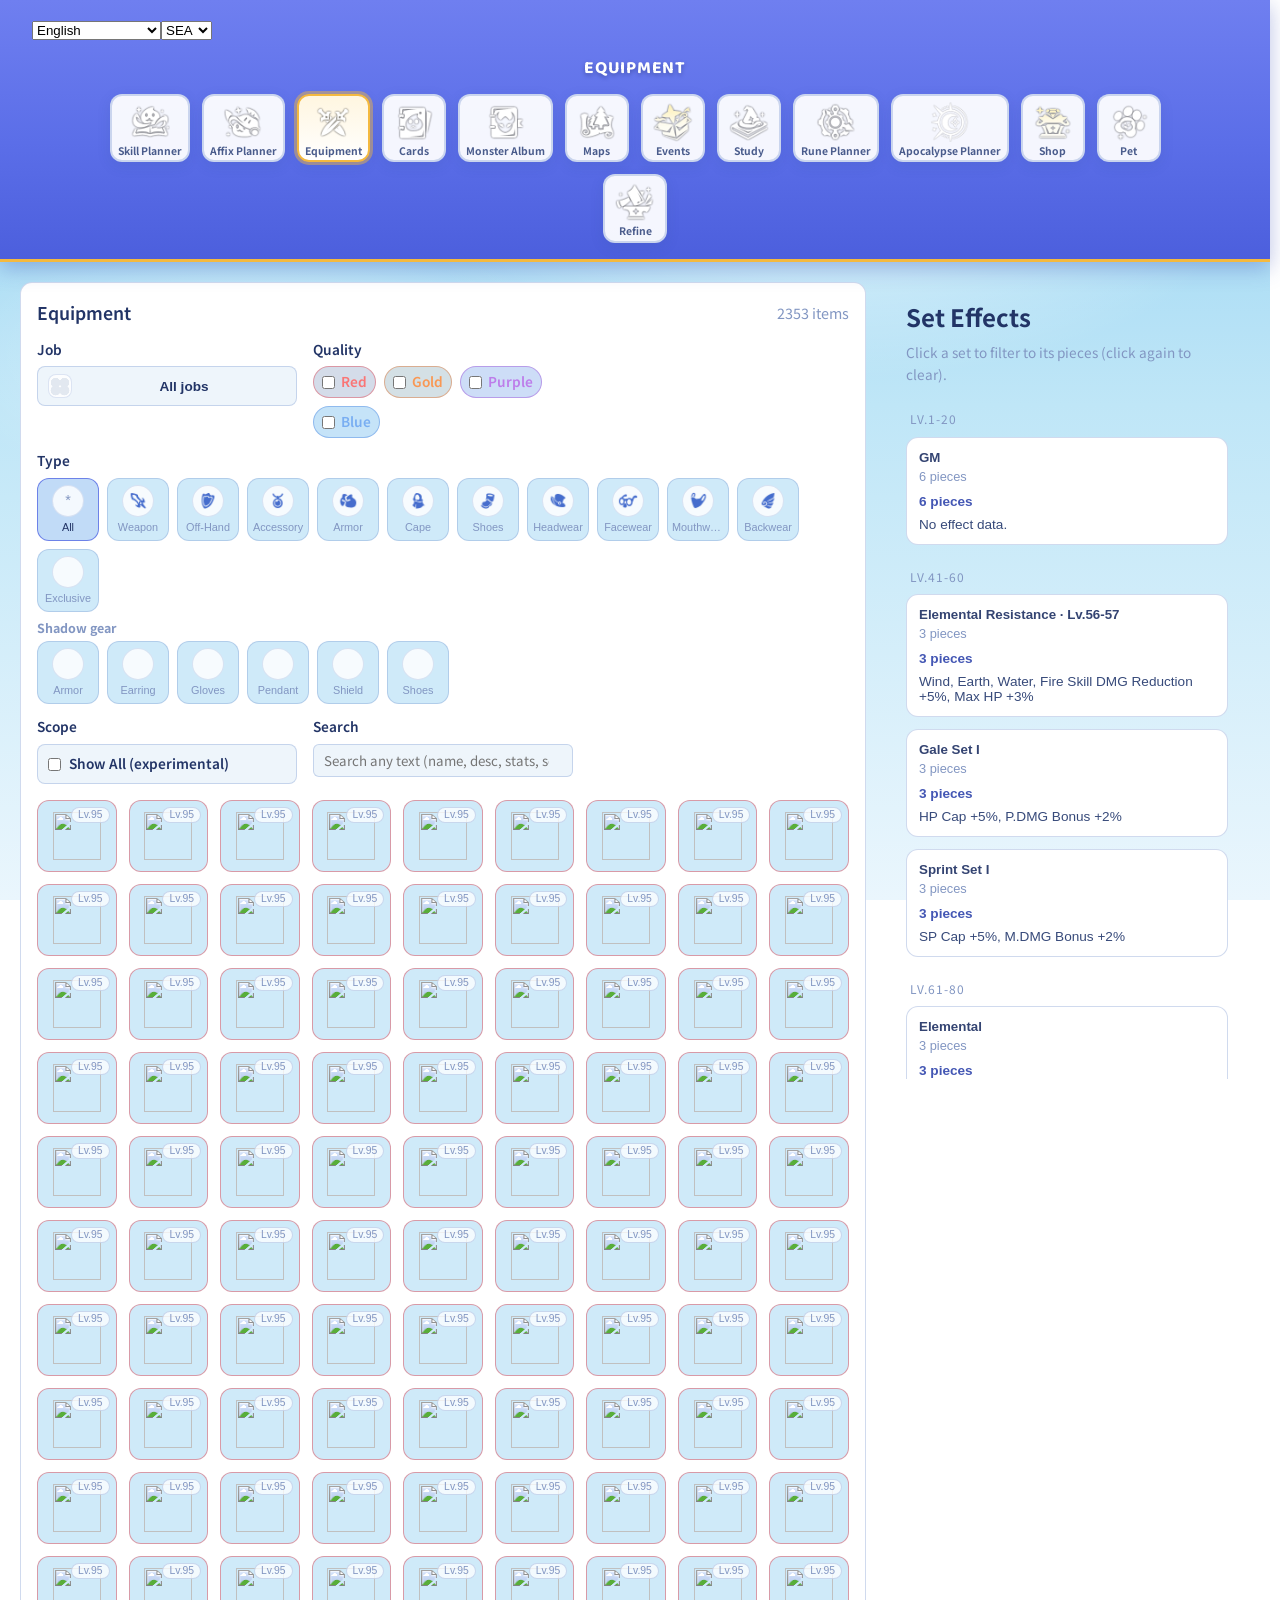
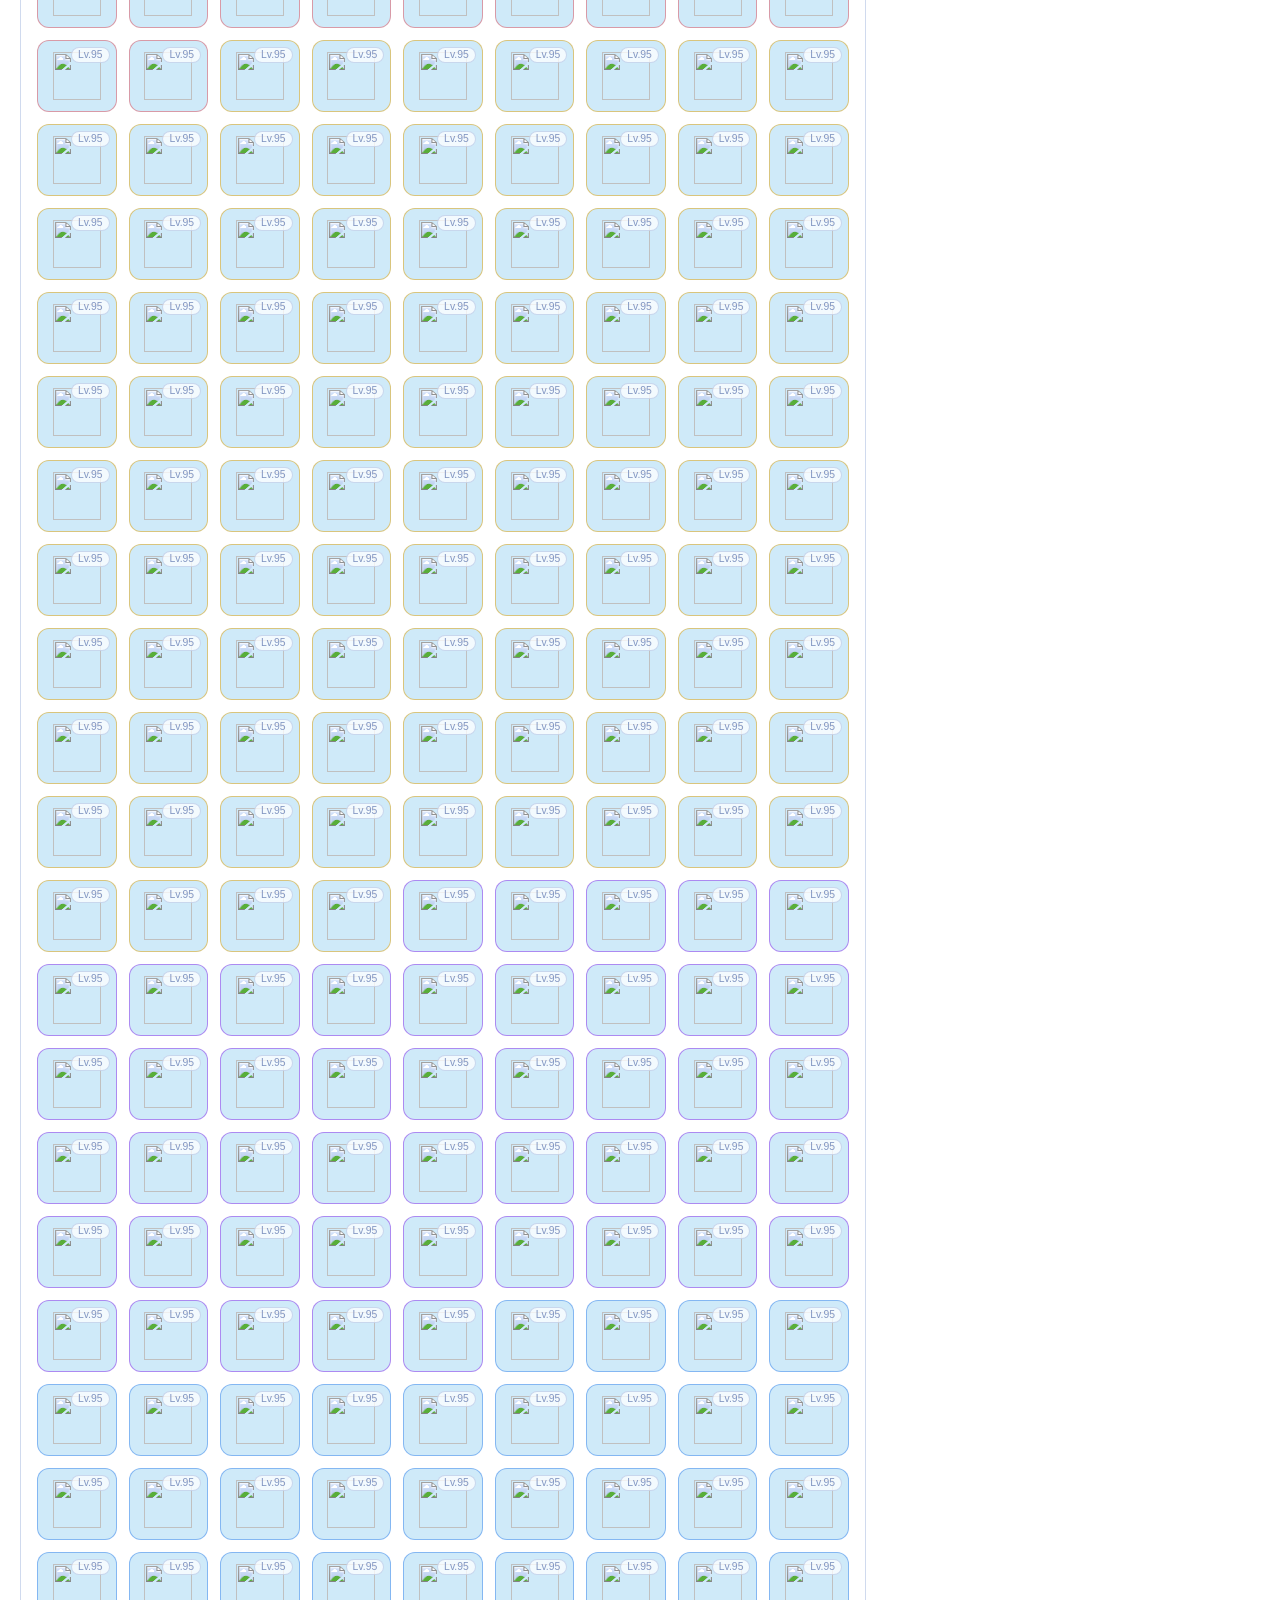
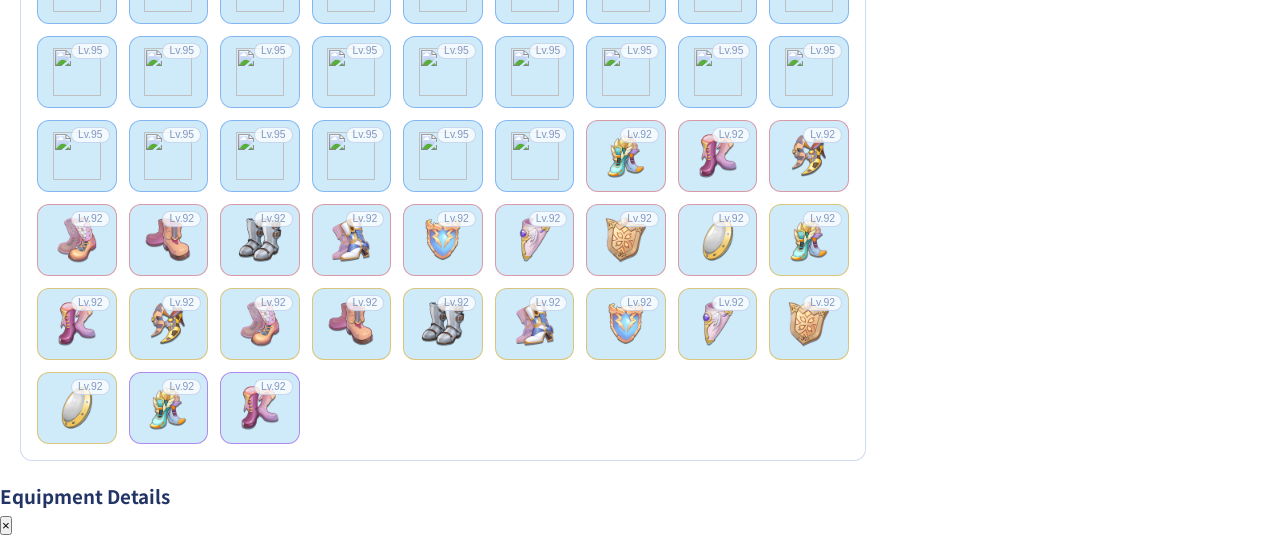
==== sea/equipment/index.html @ 671366c8 "Initial commit" ====
<!DOCTYPE html>
<html lang="en-US">
<head>
  <meta charset="UTF-8">
  <meta name="viewport" content="width=device-width, initial-scale=1.0">
  <meta name="asset-version" content="20260727-220348">
  <title>RO World Journey | Equipment</title>
  <meta name="description" content="RoworldDB Equipment Library">
  <link rel="stylesheet" href="/sea/skill-simulator/styles.css?v=20260727-220348">
  <link rel="stylesheet" href="./equipment.css?v=20260727-220348">
  <link rel="stylesheet" href="/media/fonts/noto-sans-tc.css?v=20260727-220348">
  <link rel="canonical" href="https://ro-new-world.vercel.app/sea/equipment/">
  <meta property="og:url" content="https://ro-new-world.vercel.app/sea/equipment/">
  <meta property="og:image" content="https://ro-new-world.vercel.app/media/images/zhujiemian/icon_zhujiemian_jineng.webp">
  <meta name="twitter:image" content="https://ro-new-world.vercel.app/media/images/zhujiemian/icon_zhujiemian_jineng.webp">
</head>
<body>
  <div class="app">
    <header class="header">
      <div class="header-controls"></div>
      <div class="header-brand">
        <span class="header-title">Equipment</span>
      </div>
      <nav class="site-nav" aria-label="Site shortcuts">
        <a class="site-nav-item" href="/sea/skill_planner/" title="Skill Planner" aria-label="Skill Planner">
          <img width="40" height="40" data-icon-name="icon_zhujiemian_jineng" alt="Skill Planner" src="/media/images/zhujiemian/icon_zhujiemian_jineng.webp">
          <span class="site-nav-label">Skill Planner</span>
        </a>
        <a class="site-nav-item" href="/sea/rune_planner/" title="Rune Planner" aria-label="Rune Planner">
          <img width="40" height="40" data-icon-name="icon_zhujiemian_luenyinqing" alt="Rune Planner" src="/media/images/zhujiemian/icon_zhujiemian_luenyinqing.webp">
          <span class="site-nav-label">Rune Planner</span>
        </a>
        <a class="site-nav-item" href="/sea/affix_planner/" title="Affix Planner" aria-label="Affix Planner">
          <img width="40" height="40" data-icon-name="icon_zhujiemian_chongwuzhuangbei" alt="Affix Planner" src="/media/images/zhujiemian/icon_zhujiemian_chongwuzhuangbei.webp">
          <span class="site-nav-label">Affix Planner</span>
        </a>
                <a class="site-nav-item" href="/sea/apocalypse_planner/" title="Apocalypse Planner" aria-label="Apocalypse Planner">
                    <img width="40" height="40" data-icon-name="icon_zhujiemian_tianqixingchen" alt="Apocalypse Planner" src="/media/images/zhujiemian/icon_zhujiemian_tianqixingchen.webp">
                    <span class="site-nav-label">Apocalypse Planner</span>
                </a>
                <a class="site-nav-item" href="/sea/shop/" title="Shop" aria-label="Shop">
                    <img width="40" height="40" data-icon-name="icon_zhujiemian_shangcheng" alt="Shop" src="/media/images/zhujiemian/icon_zhujiemian_shangcheng.webp">
                    <span class="site-nav-label">Shop</span>
                </a>
        <a class="site-nav-item active" href="/sea/equipment/" title="Equipment" aria-label="Equipment">
          <img width="40" height="40" data-icon-name="icon_zhujiemian_jingji" alt="Equipment" src="/media/images/zhujiemian/icon_zhujiemian_jingji.webp">
          <span class="site-nav-label">Equipment</span>
        </a>
        <a class="site-nav-item" href="/sea/cards/" title="Cards" aria-label="Cards">
          <img width="40" height="40" data-icon-name="icon_zhujiemian_tujian" alt="Cards" src="/media/images/zhujiemian/icon_zhujiemian_tujian.webp">
          <span class="site-nav-label">Cards</span>
        </a>
        <a class="site-nav-item" href="/sea/monster_album/" title="Monster Album" aria-label="Monster Album">
          <img width="40" height="40" data-icon-name="icon_zhujiemian_fuben" alt="Monster Album" src="/media/images/zhujiemian/icon_zhujiemian_fuben.webp">
          <span class="site-nav-label">Monster Album</span>
        </a>
        <a class="site-nav-item" href="/sea/maps/" title="Maps" aria-label="Maps">
          <img width="40" height="40" data-icon-name="icon_zhujiemian_miwusenlin" alt="Maps" src="/media/images/zhujiemian/icon_zhujiemian_miwusenlin.webp">
          <span class="site-nav-label">Maps</span>
        </a>
                <a class="site-nav-item" href="/sea/events/" title="Events" aria-label="Events">
                    <img width="40" height="40" data-icon-name="icon_zhujiemian_huodong" alt="Events" src="/media/images/zhujiemian/icon_zhujiemian_huodong.webp">
                    <span class="site-nav-label">Events</span>
                </a>
        <a class="site-nav-item" href="/sea/study/" title="Study" aria-label="Study">
          <img width="40" height="40" data-icon-name="icon_zhujiemian_shitu" alt="Study" src="/media/images/zhujiemian/icon_zhujiemian_shitu.webp">
          <span class="site-nav-label">Study</span>
        </a>
        <a class="site-nav-item" href="/sea/pet/" title="Pet" aria-label="Pet">
          <img width="40" height="40" data-icon-name="icon_zhujiemian_pet" alt="Pet" src="/media/images/zhujiemian/icon_zhujiemian_pet.webp">
          <span class="site-nav-label">Pet</span>
        </a>
        <a class="site-nav-item" href="/sea/refine/" title="Refine" aria-label="Refine">
          <img width="40" height="40" data-icon-name="icon_zhujiemian_qianghua" alt="Refine" src="/media/images/zhujiemian/icon_zhujiemian_qianghua.webp">
          <span class="site-nav-label">Refine</span>
        </a>
      </nav>
    </header>

    <main class="main-content">
      <div class="simulator-layout equipment-layout">
        <section class="equipment-panel">
          <div class="equipment-toolbar">
            <div class="equipment-title">Equipment</div>
            <div id="equipment-count" class="equipment-count">Loading...</div>
          </div>
          <div class="equipment-filters">
            <label class="equipment-filter">
              <span>Job</span>
              <div id="equipment-filter-job" class="equipment-job-select" aria-label="Job filter">
                <button type="button" class="equipment-job-trigger" aria-haspopup="listbox" aria-expanded="false">
                  <span class="equipment-job-fallback" aria-hidden="true"></span>
                </button>
                <div class="equipment-job-menu" role="listbox" hidden></div>
              </div>
            </label>
            <label class="equipment-filter">
              <span>Quality</span>
              <div class="equipment-checkbox-group" id="equipment-filter-quality"></div>
            </label>
            <div class="equipment-filter equipment-filter--type">
              <span>Type</span>
              <div class="equipment-type-grid" id="equipment-filter-type" aria-label="Item type filter"></div>
              <div class="equipment-subtype-filter" id="equipment-subtype-filter" hidden>
                <div class="equipment-subtype-title" id="equipment-subtype-title">Subtype</div>
                <div class="equipment-type-grid equipment-type-grid--subtype" id="equipment-filter-subtype" aria-label="Item subtype filter"></div>
              </div>
            </div>
            <label class="equipment-filter">
              <span>Scope</span>
              <label class="equipment-toggle" for="equipment-filter-show-all" data-tooltip="This might show equipment that is not available in the game">
                <input id="equipment-filter-show-all" type="checkbox" aria-label="Show all equipment">
                <span>Show All (experimental)</span>
              </label>
            </label>
            <label class="equipment-filter">
              <span>Search</span>
              <input id="equipment-filter-keyword" class="equipment-input" type="search" placeholder="Search any text (name, desc, stats, set effects...)" aria-label="Search equipment text">
            </label>
          </div>
          <div id="equipment-grid" class="equipment-grid"></div>
          <div id="equipment-sentinel" aria-hidden="true"></div>
          <div id="equipment-empty" class="empty-state" hidden>No equipment found.</div>
        </section>

        <aside class="details-panel equipment-suit-panel">
          <h2>Set Effects</h2>
          <div class="suit-hint" id="suit-hint">Click a set to filter to its pieces (click again to clear).</div>
          <div id="suit-list" class="suit-list"></div>
        </aside>
      </div>
    </main>
  </div>

  <div id="tooltip" class="tooltip hidden"></div>
  <div class="refine-modal equipment-detail-modal" id="equipment-detail-modal" aria-hidden="true">
    <div class="refine-modal-backdrop" data-equipment-modal-close></div>
    <div class="refine-modal-card" role="dialog" aria-modal="true" aria-labelledby="equipment-detail-modal-title">
      <div class="refine-modal-header">
        <h3 id="equipment-detail-modal-title">Equipment Details</h3>
        <button class="refine-modal-close" type="button" data-equipment-modal-close aria-label="Close">×</button>
      </div>
      <div class="refine-modal-body">
        <div id="equipment-detail-modal-content"></div>
      </div>
    </div>
  </div>
    <script src="/shared/asset_version.js?v=20260727-220348"></script>
    <script src="/shared/client_switcher.js?v=20260727-220348"></script>
    <script src="/shared/sticky_header.js?v=20260727-220348"></script>
    <script src="./equipment.js?v=20260727-220348"></script>
<script type="module" src="https://static.cloudflareinsights.com/beacon.min.js/v4513226cdae34746b4dedf0b4dfa099e1781791509496" integrity="sha512-ZE9pZaUXND66v380QUtch/5sE9tPFh2zg45pR2PB0CVkCtOREv2AJKkSidISWkysEuQ0EH8faUU5du78bx87UQ==" data-cf-beacon='{"version":"2024.11.0","token":"22ad4b41dfaa4a89adb746bcc9218009","r":1}' crossorigin="anonymous"></script>
    <script src="/shared/ro-deeplink.js"></script>
</body>
</html>
---- sea/skill-simulator/styles.css ----
/* ============================================================
   RTNW Skill Simulator — Ragnarok Online themed skin
   ============================================================ */

@import url('https://fonts.googleapis.com/css2?family=Baloo+2:wght@500;600;700;800&family=Nunito:wght@400;600;700;800&display=swap');

:root {
    --sky-top: #8fd0f2;
    --sky-mid: #bfe6f7;
    --sky-bottom: #eaf6fd;

    --bg-primary: #cfeaf9;
    --bg-secondary: #ffffff;
    --bg-tertiary: #eef5fb;
    --bg-card: rgba(255, 255, 255, 0.94);
    --bg-card-soft: rgba(255, 255, 255, 0.7);

    --text-primary: #223466;
    --text-secondary: #4a5c8c;
    --text-muted: #8296c2;
    --text-on-accent: #ffffff;

    --accent: #5b6ee8;
    --accent-dark: #4453c9;
    --accent-light: #8b9cff;
    --accent-glow: rgba(91, 110, 232, 0.30);

    --gold: #f4b93f;
    --gold-dark: #d9911e;
    --gold-glow: rgba(244, 185, 63, 0.45);

    --success: #46c98a;
    --warning: #f4b93f;
    --danger: #ef5b6a;

    --border-color: rgba(120, 150, 205, 0.35);
    --border-strong: rgba(91, 110, 232, 0.55);

    --skill-unlocked: #5b6ee8;
    --skill-available: #46c98a;
    --skill-locked: #c3d3ea;

    --radius: 12px;
    --radius-lg: 20px;
    --shadow: 0 10px 30px rgba(40, 70, 130, 0.18);
    --shadow-soft: 0 4px 14px rgba(40, 70, 130, 0.12);
    --transition: all 0.2s ease;
    --sticky-header-height: 0px;
    --sticky-header-gap: 20px;
}

* { margin: 0; padding: 0; box-sizing: border-box; }

html { overflow-y: scroll; overflow-x: hidden; scrollbar-gutter: stable; -webkit-text-size-adjust: 100%; }

body {
    font-family: 'Nunito', 'Noto Sans', system-ui, -apple-system, "Segoe UI", Roboto, "Helvetica Neue", Arial, sans-serif;
    color: var(--text-primary);
    min-height: 100vh;
    line-height: 1.6;
    background:
        radial-gradient(ellipse 500px 220px at 12% 8%, rgba(255,255,255,0.85), rgba(255,255,255,0) 70%),
        radial-gradient(ellipse 420px 180px at 82% 4%, rgba(255,255,255,0.7), rgba(255,255,255,0) 70%),
        radial-gradient(ellipse 600px 260px at 65% 22%, rgba(255,255,255,0.55), rgba(255,255,255,0) 70%),
        radial-gradient(ellipse 460px 200px at 20% 40%, rgba(255,255,255,0.4), rgba(255,255,255,0) 70%),
        linear-gradient(180deg, var(--sky-top) 0%, var(--sky-mid) 45%, var(--sky-bottom) 100%);
    background-attachment: fixed;
}

.app { display: flex; flex-direction: column; min-height: 100vh; }

/* ---------------- Header ---------------- */

.header {
    display: flex;
    flex-direction: column;
    align-items: center;
    gap: 12px;
    padding: 1rem 2rem;
    background: linear-gradient(180deg, #6f7ff0 0%, #5b6ee8 55%, #4c5fdd 100%);
    border-bottom: 3px solid var(--gold);
    box-shadow: 0 6px 20px rgba(60, 80, 180, 0.35);
    position: sticky;
    top: 0;
    z-index: 900;
}

.header-logo { justify-self: start; height: 36px; width: 36px; object-fit: contain; filter: drop-shadow(0 2px 3px rgba(0,0,0,0.25)); }
.header-brand { display: flex; flex-direction: column; align-items: center; gap: 6px; text-align: center; }

.header-title {
    font-family: 'Baloo 2', 'Nunito', sans-serif;
    font-size: 1.1rem;
    font-weight: 700;
    letter-spacing: 0.04em;
    color: #ffffff;
    text-transform: uppercase;
    text-shadow: 0 2px 4px rgba(30, 40, 100, 0.4);
}

.header-share-btn {
    border: 1px solid rgba(255, 255, 255, 0.35);
    background: linear-gradient(180deg, #ffd873, var(--gold-dark));
    color: #5a3a08;
    border-radius: 999px;
    padding: 6px 14px;
    display: inline-flex;
    align-items: center;
    gap: 8px;
    cursor: pointer;
    transition: var(--transition);
    font: inherit;
    font-weight: 800;
    box-shadow: 0 3px 0 #a6690f, 0 4px 10px rgba(0,0,0,0.2);
}

.header-share-btn:hover {
    border-color: rgba(255, 255, 255, 0.5);
    color: #3d2604;
    transform: translateY(-2px);
    box-shadow: 0 5px 0 #a6690f, 0 6px 14px rgba(0,0,0,0.25);
}

.header-share-btn svg { width: 18px; height: 18px; }
.header-share-btn .site-nav-label { margin: 0; font-size: 0.8rem; color: inherit; }

.main-content { padding: 20px; }

@media (max-width: 480px) {
    .main-content { padding: 10px; }
}

.loading-state {
    padding: 24px; text-align: center; color: var(--text-muted);
    background: var(--bg-card); border: 1px solid var(--border-color); border-radius: var(--radius);
}

.simulator-layout {
    display: grid;
    grid-template-columns: minmax(0, 1fr) 340px;
    gap: 24px;
    align-items: start;
    max-width: 1600px;
    margin: 0 auto;
    width: 100%;
}

.skill-planner-layout.has-unique-sidebar { grid-template-columns: 148px minmax(0, 1fr) 340px; }

.main { display: grid; grid-template-columns: 280px 1fr 320px; flex: 1; gap: 1rem; padding: 1rem; }

/* ---------------- Nav / job select toolbar ---------------- */

.site-nav {
    display: flex; align-items: center; flex-wrap: wrap; gap: 12px;
    justify-content: center; width: 100%; max-width: 1100px; margin: 0 auto;
}

.header-controls:empty { display: none; }
.header-controls:not(:empty) { width: 100%; display: flex; justify-content: flex-start; align-items: center; align-self: stretch; }

.site-nav-item {
    min-width: 64px; padding: 6px 6px 4px; border-radius: 12px;
    background: var(--bg-card); border: 2px solid var(--border-color);
    display: inline-flex; flex-direction: column; align-items: center; justify-content: center;
    box-shadow: var(--shadow-soft); transition: var(--transition); text-decoration: none;
    color: inherit; text-align: center; cursor: pointer; font: inherit;
}

.site-nav-item img { width: 40px; height: 40px; object-fit: contain; flex: 0 0 40px; }
.site-nav-item svg { width: 28px; height: 28px; }
.site-nav-item:hover { transform: translateY(-2px); border-color: var(--accent); }

.site-nav-item.active {
    border-color: var(--gold);
    background: linear-gradient(180deg, #fff6e0, #ffffff);
    box-shadow: 0 0 0 3px var(--gold-glow), var(--shadow-soft);
}

.site-nav-item.disabled { opacity: 0.4; filter: grayscale(1); cursor: default; pointer-events: none; }

.site-nav-label {
    margin-top: 4px; font-size: 0.65rem; font-weight: 700; color: var(--text-secondary);
    text-align: center; line-height: 1; white-space: nowrap;
}

.site-nav.site-nav--compact {
    flex-wrap: nowrap; justify-content: flex-start; overflow-x: auto; overflow-y: hidden;
    -webkit-overflow-scrolling: touch; scroll-snap-type: x proximity; padding-bottom: 2px;
}

.site-nav.site-nav--compact .site-nav-item { flex: 0 0 auto; min-width: 52px; scroll-snap-align: start; }
.site-nav.site-nav--compact .site-nav-label { display: none; }

.page-toolbar {
    display: flex; align-items: center; justify-content: center; gap: 16px; flex-wrap: wrap;
    max-width: 1600px; margin: 0 auto; padding: 12px 20px 0;
}

.page-toolbar-slot { display: flex; align-items: center; }

.page-toolbar .form-select,
.page-toolbar .job-select-shell,
.page-toolbar .job-select-button,
.page-toolbar .btn,
.page-toolbar .header-share-btn {
    min-height: 42px; height: 42px; width: 220px; min-width: 220px; max-width: 220px;
    flex: 0 0 220px; box-sizing: border-box;
}

.page-toolbar .btn, .page-toolbar .header-share-btn { padding: 0 16px; }
.page-toolbar .job-select-shell { position: relative; }
.page-toolbar .form-select { padding: 0 12px; line-height: 40px; font-size: 0.9rem; }
.job-select-native { position: absolute; inset: 0; width: 100%; height: 100%; opacity: 0; pointer-events: none; }

.job-select-button {
    width: 100%; border: 2px solid var(--border-color); background: var(--bg-card); color: var(--text-primary);
    border-radius: 999px; display: inline-flex; align-items: center; justify-content: space-between;
    gap: 12px; padding: 0 14px; cursor: pointer; transition: var(--transition); font: inherit;
    font-weight: 700; text-align: left; box-shadow: var(--shadow-soft);
}

.job-select-button:hover { border-color: var(--accent); }
.job-select-button:focus-visible, .job-select-button[aria-expanded="true"] {
    outline: none; border-color: var(--accent); box-shadow: 0 0 0 3px var(--accent-glow);
}

.job-select-button-content { min-width: 0; display: inline-flex; align-items: center; gap: 10px; flex: 1 1 auto; }
.job-select-button-label { min-width: 0; overflow: hidden; text-overflow: ellipsis; white-space: nowrap; }
.job-select-button-icon, .job-select-option-icon { width: 28px; height: 28px; flex: 0 0 28px; object-fit: contain; }
.job-select-button-icon[hidden], .job-select-option-icon[hidden] { display: none; }

.job-select-button-caret {
    width: 10px; height: 10px; flex: 0 0 10px;
    border-right: 2px solid var(--accent); border-bottom: 2px solid var(--accent);
    transform: translateY(-2px) rotate(45deg); opacity: 0.8; transition: transform 0.2s ease;
}

.job-select-button[aria-expanded="true"] .job-select-button-caret { transform: translateY(2px) rotate(-135deg); }

.job-select-popover {
    position: absolute; top: calc(100% + 8px); left: 0; right: 0; z-index: 950;
    background: var(--bg-card); border: 2px solid var(--border-color);
    border-radius: var(--radius-lg); box-shadow: var(--shadow); overflow: hidden;
}

.job-select-list { list-style: none; margin: 0; padding: 6px; max-height: min(420px, 60vh); overflow-y: auto; }

.job-select-option {
    display: flex; align-items: center; gap: 10px; width: 100%; min-height: 40px;
    padding: 6px 10px; background: transparent; border: 1px solid transparent; border-radius: var(--radius);
    color: var(--text-primary); cursor: pointer; transition: var(--transition); font: inherit;
    font-weight: 600; text-align: left;
}

.job-select-option:hover, .job-select-option:focus { background: rgba(91, 110, 232, 0.10); outline: none; }
.job-select-option[aria-selected="true"] { background: rgba(91, 110, 232, 0.16); border: 1px solid var(--border-strong); color: var(--accent-dark); }
.job-select-option-label { min-width: 0; overflow: hidden; text-overflow: ellipsis; white-space: nowrap; }

.page-toolbar .header-share-btn { justify-content: center; border-radius: 999px; }
.page-toolbar .header-share-btn .site-nav-label { margin-top: 0; font-size: 0.85rem; line-height: 1; }
.page-toolbar .header-share-btn svg { width: 16px; height: 16px; }

.unique-skill-mobile-host { display: none; }
.skill-planner-mobile-toolbar { display: none; }

.skill-planner-sidebar {
    position: sticky; top: calc(var(--sticky-header-height) + var(--sticky-header-gap));
    align-self: start; display: grid; gap: 16px;
}

.skill-planner-job-host, .skill-planner-mobile-job-host, .skill-planner-sidebar .job-select-shell { min-width: 0; }
.skill-planner-sidebar .job-select-shell, .skill-planner-mobile-toolbar .job-select-shell { position: relative; width: 100%; }
.skill-planner-sidebar .job-select-button, .skill-planner-mobile-toolbar .job-select-button,
.skill-planner-sidebar .job-select-native, .skill-planner-mobile-toolbar .job-select-native { width: 100%; }

@media (max-width: 768px) {
    .page-toolbar { padding: 10px 16px 0; }
    .page-toolbar .form-select, .page-toolbar .job-select-shell, .page-toolbar .job-select-button,
    .page-toolbar .btn, .page-toolbar .header-share-btn {
        width: 180px; min-width: 180px; max-width: 180px; flex: 0 0 180px;
    }
}

@media (max-width: 400px) {
    .page-toolbar { padding: 8px 10px 0; gap: 8px; }
    .page-toolbar .form-select, .page-toolbar .job-select-shell, .page-toolbar .job-select-button,
    .page-toolbar .btn, .page-toolbar .header-share-btn {
        width: auto; min-width: 0; max-width: none; flex: 1 1 130px;
    }
}

/* ---------------- Job sections (rendered inside #simulator-container) ---------------- */

#simulator-container { display: flex; flex-direction: column; gap: 24px; }

.job-section {
    background: var(--bg-card);
    border-radius: var(--radius-lg);
    border: 2px solid var(--border-color);
    box-shadow: var(--shadow);
    overflow: hidden;
}

.job-section.locked-preview { opacity: 0.6; filter: grayscale(0.4); }

.job-header-banner {
    display: flex;
    align-items: center;
    gap: 14px;
    padding: 14px 20px;
    background: linear-gradient(180deg, #6f7ff0 0%, #5b6ee8 55%, #4c5fdd 100%);
    border-bottom: 3px solid var(--gold);
}

.job-icon-large {
    width: 52px; height: 52px; object-fit: contain; border-radius: 50%;
    background: rgba(255,255,255,0.25); padding: 4px;
    border: 2px solid rgba(255,255,255,0.5);
    box-shadow: 0 2px 6px rgba(0,0,0,0.25);
}

.job-info { flex: 1; }

.job-info h2 {
    font-family: 'Baloo 2', sans-serif;
    font-size: 1.15rem;
    font-weight: 800;
    color: #ffffff;
    text-shadow: 0 2px 4px rgba(30,40,100,0.35);
    margin-bottom: 2px;
}

.job-points { font-size: 0.85rem; font-weight: 700; color: rgba(255,255,255,0.9); }
.job-points .highlight { color: #ffe08a; font-weight: 800; }
.job-points .text-danger { color: #ffb3b3 !important; }

.job-skills-container {
    position: relative;
    display: grid;
    /* Column count stays at 5 on every screen size — this matches GRID_COLUMNS in
       simulator.js, which lays skills out by fixed row/column position. Changing
       the column count on small screens (as before) desyncs the CSS grid from
       that position data and scrambles the branching tree shape. Instead we keep
       5 columns always and shrink the nodes/gaps fluidly with clamp(). */
    grid-template-columns: repeat(5, minmax(0, 1fr));
    gap: clamp(10px, 4vw, 28px) clamp(4px, 2vw, 12px);
    padding: clamp(10px, 3vw, 24px) clamp(6px, 3vw, 20px);
}

@media (max-width: 480px) {
    .job-skills-container { gap: 8px 3px; padding: 8px 4px; }
}

.skill-group-outline {
    position: absolute;
    border: 2px dashed var(--border-strong);
    border-radius: 14px;
    background: rgba(91, 110, 232, 0.04);
    pointer-events: none;
    z-index: 0;
}

/* ---------------- Skill node / tree ---------------- */

.skill-node {
    position: relative;
    z-index: 1;
    display: flex;
    flex-direction: column;
    align-items: center;
    gap: 0.4rem;
    width: 100%;
    text-align: center;
}

.skill-node.empty { visibility: hidden; }

.skill-outline-anchor {
    display: flex;
    flex-direction: column;
    align-items: center;
    gap: 0.4rem;
    width: max-content;
    max-width: 100%;
}

.skill-icon-wrapper {
    position: relative;
    width: clamp(38px, 11vw, 68px);
    height: clamp(38px, 11vw, 68px);
    border-radius: 50%;
    overflow: hidden;
    cursor: pointer;
    transition: var(--transition);
    background: radial-gradient(circle at 35% 30%, #eef4ff, #c7d3ec 70%);
    border: 3px solid #c7d3ec;
    box-shadow: inset 0 2px 4px rgba(255,255,255,0.6), 0 3px 8px rgba(60, 80, 150, 0.18);
}

.skill-icon-wrapper:hover { transform: scale(1.08); z-index: 2; border-color: var(--accent); }

/* locked = not yet reachable: grayscale, dim, silver ring */
.skill-icon-wrapper.locked {
    opacity: 0.55;
    cursor: not-allowed;
    filter: grayscale(100%);
    border-color: #d6dfef;
}

/* available = can allocate now: blue ring, full colour, subtle pulse-ready look */
.skill-icon-wrapper.available {
    opacity: 1;
    border-color: var(--accent-light);
    box-shadow: inset 0 2px 4px rgba(255,255,255,0.6), 0 0 0 3px var(--accent-glow), 0 3px 8px rgba(60, 80, 150, 0.18);
}

/* active = has some points but not maxed */
.skill-icon-wrapper.active {
    opacity: 1;
    border-color: var(--accent);
    background: radial-gradient(circle at 35% 30%, #eef1ff, #dce3ff 70%);
    box-shadow: inset 0 2px 4px rgba(255,255,255,0.7), 0 0 0 3px var(--accent-glow), 0 3px 10px rgba(70, 90, 220, 0.25);
}

/* maxed = fully allocated: gold ring, warm glow */
.skill-icon-wrapper.maxed {
    opacity: 1;
    border-color: var(--gold);
    background: radial-gradient(circle at 35% 30%, #fff9ea, #ffe6ab 70%);
    box-shadow: inset 0 2px 4px rgba(255,255,255,0.7), 0 0 0 3px var(--gold-glow), 0 3px 10px rgba(200, 140, 20, 0.3);
}

.skill-icon { width: 100%; height: 100%; object-fit: cover; background: transparent; border-radius: 50%; }

.skill-level {
    position: absolute;
    bottom: -2px;
    left: 50%;
    transform: translateX(-50%);
    background: linear-gradient(180deg, #3d4ec9, #2c3a9c);
    color: #ffffff;
    font-size: clamp(0.5rem, 1.6vw, 0.62rem);
    padding: 1px clamp(4px, 1.5vw, 7px);
    border-radius: 999px;
    font-weight: 800;
    border: 1px solid rgba(255,255,255,0.5);
    box-shadow: 0 2px 4px rgba(0,0,0,0.25);
    white-space: nowrap;
}

.skill-icon-wrapper.maxed .skill-level { background: linear-gradient(180deg, #ffd873, var(--gold-dark)); color: #5a3a08; }

.skill-level.over-natural, .tooltip-subtitle.over-natural {
    color: #ffffff; background: linear-gradient(180deg, #ff8a8a, var(--danger));
}

.skill-name {
    font-size: clamp(0.52rem, 1.7vw, 0.68rem);
    font-weight: 700;
    text-align: center;
    color: var(--text-secondary);
    max-width: min(96px, 100%);
    line-height: 1.2;
    min-height: 2.2em;
    word-break: break-word;
    white-space: normal;
    overflow: hidden;
    display: -webkit-box;
    -webkit-line-clamp: 2;
    -webkit-box-orient: vertical;
}

.skill-tags-mini {
    display: flex; flex-wrap: wrap; align-items: center; justify-content: center; gap: 3px;
    margin-bottom: 4px; width: 100%; max-width: 100%;
}

.skill-tag-mini {
    display: inline-flex; align-items: center; justify-content: center; min-width: 14px; height: clamp(13px, 3.5vw, 16px);
    padding: 0 clamp(3px, 1vw, 5px); border-radius: 999px; background: transparent; border: 1px solid var(--tag-color, var(--border-color));
    color: var(--tag-color, var(--text-secondary)); font-size: clamp(0.5rem, 1.5vw, 0.6rem); font-weight: 700; line-height: 1; gap: 3px; flex: 0 0 auto;
}

.skill-tag-mini-text { line-height: 1; white-space: nowrap; }

.skill-controls { display: flex; gap: clamp(2px, 1vw, 0.25rem); }

.skill-btn {
    width: clamp(16px, 5.5vw, 22px); height: clamp(16px, 5.5vw, 22px); border-radius: 50%; border: none; cursor: pointer; font-weight: 800;
    display: flex; align-items: center; justify-content: center; transition: var(--transition);
    box-shadow: 0 2px 4px rgba(0,0,0,0.2); font-size: clamp(0.62rem, 2.2vw, 0.85rem); line-height: 1;
    touch-action: manipulation;
}

.skill-btn.add { background: var(--success); color: #fff; }
.skill-btn.add-max { background: var(--gold); color: #5a3a08; }
.skill-btn.remove { background: var(--danger); color: #fff; }
.skill-btn:disabled { opacity: 0.3; cursor: not-allowed; }

/* ---------------- Career traits ---------------- */

.traits-section {
    background: var(--bg-card);
    border-radius: var(--radius-lg);
    border: 2px solid var(--border-color);
    box-shadow: var(--shadow);
    overflow: hidden;
}

.traits-section.locked-preview { opacity: 0.6; filter: grayscale(0.4); }

.traits-section-header {
    padding: 12px 20px;
    background: linear-gradient(180deg, #eef2ff, #ffffff);
    border-bottom: 2px solid var(--border-color);
}

.traits-section-title {
    font-family: 'Baloo 2', sans-serif;
    font-size: 0.95rem;
    font-weight: 700;
    color: var(--accent-dark);
    text-transform: uppercase;
    letter-spacing: 0.04em;
}

.traits-grid {
    display: grid;
    grid-template-columns: repeat(5, minmax(0, 1fr));
    gap: clamp(8px, 3vw, 20px) clamp(4px, 2vw, 12px);
    padding: clamp(10px, 3vw, 20px);
}

.trait-node .skill-icon-wrapper.maxed { border-color: var(--gold); }

/* ---------------- Job path selection ("Choose your Path") ---------------- */

.job-selection-container {
    background: var(--bg-card);
    border-radius: var(--radius-lg);
    border: 2px solid var(--border-color);
    box-shadow: var(--shadow);
    padding: 18px 20px;
}

.job-selection-container h3 {
    font-family: 'Baloo 2', sans-serif;
    color: var(--accent-dark);
    font-size: 1rem;
    margin-bottom: 12px;
}

.job-selection-grid {
    display: grid;
    grid-template-columns: repeat(auto-fill, minmax(96px, 1fr));
    gap: 14px;
}

.job-card {
    display: flex;
    flex-direction: column;
    align-items: center;
    gap: 6px;
    padding: 10px 8px;
    border-radius: var(--radius);
    border: 2px solid var(--border-color);
    background: var(--bg-tertiary);
    cursor: pointer;
    transition: var(--transition);
}

.job-card:hover { border-color: var(--accent); transform: translateY(-2px); box-shadow: var(--shadow-soft); }

.job-card img { width: 44px; height: 44px; object-fit: contain; border-radius: 50%; }

.job-card-name { font-size: 0.75rem; font-weight: 700; color: var(--text-secondary); text-align: center; }

/* ---------------- Unique skill sidebar ---------------- */

.unique-skill-panel {
    background: var(--bg-card);
    border-radius: var(--radius-lg);
    border: 2px solid var(--border-color);
    box-shadow: var(--shadow);
    overflow: hidden;
    padding: 16px;
}

.unique-skill-owner {
    font-family: 'Baloo 2', sans-serif;
    font-size: 0.85rem;
    font-weight: 700;
    color: var(--accent-dark);
    text-transform: uppercase;
    letter-spacing: 0.04em;
    margin-bottom: 12px;
    text-align: center;
}

.unique-skill-grid {
    display: grid;
    grid-template-columns: repeat(2, minmax(0, 1fr));
    gap: 16px;
}

.unique-skill-card {
    display: flex;
    flex-direction: column;
    align-items: center;
    gap: 6px;
    padding: 10px;
    border-radius: var(--radius);
    border: 2px solid transparent;
    transition: var(--transition);
}

.unique-skill-card.selected { border-color: var(--gold); background: rgba(244, 185, 63, 0.10); }

.unique-skill-icon-wrapper {
    position: relative;
    width: 60px; height: 60px;
    border-radius: 50%;
    border: 3px solid var(--gold);
    background: radial-gradient(circle at 35% 30%, #fff9ea, #ffe6ab 70%);
    cursor: pointer;
    padding: 0;
    box-shadow: inset 0 2px 4px rgba(255,255,255,0.7), 0 3px 8px rgba(200, 140, 20, 0.25);
    overflow: visible;
}

.unique-skill-icon { width: 100%; height: 100%; object-fit: cover; border-radius: 50%; }

.unique-skill-name {
    font-size: 0.68rem; font-weight: 700; text-align: center; color: var(--text-secondary);
    max-width: 96px; line-height: 1.2; overflow: hidden;
}

.unique-skill-controls { display: flex; gap: 0.25rem; }

/* ---------------- Skill detail / tooltip content ---------------- */

.skill-details, .skill-detail-modal-content { padding: 1rem; }

.details-placeholder { color: var(--text-muted); text-align: center; padding: 2rem; font-size: 0.85rem; }

.skill-detail-header { display: flex; gap: 0.85rem; margin-bottom: 0.85rem; align-items: flex-start; }

.skill-detail-icon {
    width: 56px; height: 56px; border-radius: 50%; object-fit: cover;
    border: 3px solid var(--gold); box-shadow: var(--shadow-soft); flex: 0 0 56px;
}

.skill-detail-info h3 { font-family: 'Baloo 2', sans-serif; font-size: 1rem; color: var(--accent-dark); margin-bottom: 2px; line-height: 1.25; }
.skill-detail-info .skill-type { font-size: 0.72rem; color: var(--text-muted); font-weight: 700; }
.tooltip-subtitle { font-size: 0.75rem; color: var(--accent-dark); font-weight: 800; margin-top: 2px; }

.skill-tags { display: flex; flex-wrap: wrap; gap: 6px; margin-bottom: 0.75rem; }

.skill-tag {
    display: inline-flex; align-items: center; padding: 2px 9px; border-radius: 999px;
    background: transparent; border: 1px solid var(--tag-color, var(--border-color));
    color: var(--tag-color, var(--text-secondary)); font-size: 0.68rem; font-weight: 700;
}

.skill-detail-section { margin-top: 0.9rem; padding-top: 0.9rem; border-top: 1px solid var(--border-color); }

.skill-detail-section-title {
    font-size: 0.7rem; font-weight: 800; color: var(--text-muted);
    text-transform: uppercase; letter-spacing: 0.06em; margin-bottom: 0.5rem;
}

/* Descriptions — kept compact and readable, not oversized */
.skill-detail-desc, .tooltip-desc {
    font-size: 0.8rem;
    color: var(--text-secondary);
    line-height: 1.55;
    margin-bottom: 0.6rem;
}

.skill-stats-grid {
    display: grid;
    grid-template-columns: 1fr 1fr;
    gap: 0.4rem;
    font-size: 0.72rem;
    margin-top: 0.5rem;
}

.stat-item {
    display: flex; justify-content: space-between; gap: 6px; padding: 0.35rem 0.5rem;
    background: var(--bg-tertiary); border-radius: 8px; border: 1px solid var(--border-color);
}

.stat-label { color: var(--text-muted); font-weight: 700; }
.stat-value { color: var(--text-primary); font-weight: 700; }

.skill-coeff-table {
    width: 100%;
    border-collapse: collapse;
    font-size: 0.72rem;
    margin-top: 0.4rem;
}

.skill-coeff-table th, .skill-coeff-table td {
    padding: 4px 6px;
    text-align: left;
    border-bottom: 1px solid var(--border-color);
}

.skill-coeff-table thead th { color: var(--text-muted); font-weight: 800; text-transform: uppercase; font-size: 0.62rem; }
.skill-coeff-table tbody th { color: var(--text-secondary); font-weight: 700; }
.skill-coeff-table td { color: var(--text-primary); font-weight: 600; }

.pvp-trend.up { color: var(--danger); }
.pvp-trend.down { color: var(--success); }

.skill-prereqs { margin-top: 1rem; padding-top: 1rem; border-top: 2px solid var(--border-color); }
.skill-prereqs h4 { font-size: 0.75rem; color: var(--text-muted); margin-bottom: 0.5rem; text-transform: uppercase; letter-spacing: 0.05em; }
.prereq-item { font-size: 0.78rem; padding: 0.2rem 0; font-weight: 600; }
.prereq-item.met { color: var(--success); }
.prereq-item.unmet { color: var(--danger); }

.tooltip-prereqs { margin-bottom: 0.5rem; }
.tooltip-prereq { font-size: 0.72rem; font-weight: 700; padding: 1px 0; }
.tooltip-prereq.unmet { color: var(--danger); }

.skill-next-level { margin-top: 0.6rem; padding-top: 0.6rem; border-top: 1px dashed var(--border-color); }
.next-level-header { font-size: 0.68rem; font-weight: 800; color: var(--accent-dark); text-transform: uppercase; letter-spacing: 0.05em; margin-bottom: 0.3rem; }

.unique-skill-panel, .skill-detail-panel {
    background: var(--bg-card); border-radius: var(--radius-lg); border: 2px solid var(--border-color);
    box-shadow: var(--shadow); overflow: hidden;
}

/* ---------------- Buttons / modal / tooltip ---------------- */

.btn {
    padding: 0.55rem 1.1rem; border-radius: 999px; border: none; cursor: pointer; font-weight: 700;
    transition: var(--transition); background: linear-gradient(180deg, var(--accent-light), var(--accent));
    color: #fff; box-shadow: 0 3px 0 var(--accent-dark), 0 4px 8px rgba(0,0,0,0.15);
}

.btn:hover { transform: translateY(-1px); }

.btn-danger { background: linear-gradient(180deg, #ff8a8a, var(--danger)); color: white; box-shadow: 0 3px 0 #c23444, 0 4px 8px rgba(0,0,0,0.15); }
.btn-danger:hover { filter: brightness(1.05); }

.skill-detail-modal {
    position: fixed; inset: 0; z-index: 1200; display: flex; align-items: center; justify-content: center;
    background: rgba(30, 45, 90, 0.45); backdrop-filter: blur(2px);
}

.skill-detail-modal[aria-hidden="true"]:not(.open) { display: none; }
.skill-detail-modal:not(.open) { display: none; }

.skill-detail-modal-dialog {
    background: var(--bg-card); border-radius: var(--radius-lg); border: 3px solid var(--gold);
    box-shadow: var(--shadow); max-width: 460px; width: 92%; max-height: 82vh; overflow-y: auto;
}

.skill-detail-modal-dialog h3 {
    font-family: 'Baloo 2', sans-serif; color: var(--accent-dark); padding: 1rem; font-size: 1rem;
    border-bottom: 2px solid var(--border-color); background: linear-gradient(180deg, #eef2ff, #ffffff);
}

.tooltip {
    position: fixed; z-index: 1000; background: var(--bg-card); border: 2px solid var(--gold);
    border-radius: var(--radius); padding: 0.7rem; max-width: 260px; pointer-events: none;
    box-shadow: var(--shadow); color: var(--text-primary);
}

.tooltip.hidden { display: none; }

.tooltip-header { display: flex; align-items: center; gap: 0.6rem; margin-bottom: 0.4rem; }
.tooltip-icon { width: 38px; height: 38px; border-radius: 50%; object-fit: cover; border: 2px solid var(--gold); flex: 0 0 38px; }
.tooltip-title { font-family: 'Baloo 2', sans-serif; font-size: 0.85rem; color: var(--accent-dark); font-weight: 700; line-height: 1.2; }

::-webkit-scrollbar { width: 10px; }
::-webkit-scrollbar-track { background: var(--bg-tertiary); }
::-webkit-scrollbar-thumb { background: var(--accent-light); border-radius: 999px; border: 2px solid var(--bg-tertiary); }

/* ---------------- Responsive ---------------- */

@media (max-width: 1200px) {
    .header { grid-template-columns: 1fr; row-gap: 12px; }
    .header-controls { justify-self: center; flex-wrap: wrap; justify-content: center; }
    .header-brand { justify-self: center; }
    .site-nav { justify-self: center; justify-content: center; }
    .main { grid-template-columns: 240px 1fr; }
    .details-panel { display: none; }
    .unique-skill-panel, .skill-detail-panel { display: block; }
}

@media (max-width: 1100px) {
    .simulator-layout { grid-template-columns: 1fr; }
    .unique-skill-panel, .skill-detail-panel { position: static; max-height: none; }
}
---- sea/equipment/equipment.css ----
.equipment-layout {
    grid-template-columns: minmax(0, 1fr) 360px;
}

.equipment-panel {
    background: var(--bg-secondary);
    border: 1px solid var(--border-color);
    border-radius: var(--radius);
    padding: 16px;
    min-height: 400px;
}

.equipment-toolbar {
    display: flex;
    align-items: center;
    justify-content: space-between;
    gap: 12px;
    margin-bottom: 12px;
}

.equipment-filters {
    display: grid;
    grid-template-columns: repeat(auto-fit, minmax(220px, 1fr));
    gap: 12px 16px;
    margin-bottom: 16px;
}

.equipment-filter {
    display: flex;
    flex-direction: column;
    gap: 6px;
    font-size: 0.85rem;
    color: var(--text-muted);
}

.equipment-filter--type {
    grid-column: 1 / -1;
}

.equipment-filter span {
    font-weight: 600;
    color: var(--text-primary);
    font-size: 0.85rem;
}

.equipment-filter .form-select {
    min-width: 0;
    width: 100%;
}

.equipment-job-select {
    position: relative;
    width: 100%;
}

.equipment-job-trigger {
    width: 100%;
    min-height: 40px;
    border-radius: 8px;
    border: 1px solid var(--border-color);
    background: var(--bg-tertiary);
    color: var(--text-primary);
    display: flex;
    align-items: center;
    justify-content: center;
    gap: 10px;
    padding: 6px 10px;
    font-size: 0.9rem;
    cursor: pointer;
}

.equipment-job-trigger img {
    width: 24px;
    height: 24px;
    object-fit: contain;
}

.equipment-job-label {
    flex: 1;
    min-width: 0;
    white-space: nowrap;
    overflow: hidden;
    text-overflow: ellipsis;
}

.equipment-job-fallback {
    width: 24px;
    height: 24px;
    border-radius: 8px;
    border: 1px solid color-mix(in srgb, var(--border-color) 70%, transparent);
    background:
        radial-gradient(circle at 30% 35%, #e2e8f0 22%, transparent 24%),
        radial-gradient(circle at 70% 35%, #e2e8f0 22%, transparent 24%),
        radial-gradient(circle at 30% 70%, #e2e8f0 22%, transparent 24%),
        radial-gradient(circle at 70% 70%, #e2e8f0 22%, transparent 24%),
        color-mix(in srgb, var(--bg-secondary) 80%, transparent);
}

.equipment-job-menu {
    position: absolute;
    top: calc(100% + 6px);
    left: 0;
    right: 0;
    z-index: 20;
    background: var(--bg-secondary);
    border: 1px solid var(--border-color);
    border-radius: 10px;
    padding: 8px;
    display: grid;
    grid-template-columns: repeat(auto-fit, minmax(140px, 1fr));
    gap: 6px;
    max-height: 320px;
    overflow: auto;
    box-shadow: none;
}

.equipment-job-menu[hidden] {
    display: none !important;
}

.equipment-job-option {
    display: flex;
    align-items: center;
    justify-content: center;
    gap: 8px;
    padding: 6px 8px;
    border-radius: 8px;
    border: 1px solid transparent;
    background: var(--bg-primary);
    color: var(--text-primary);
    cursor: pointer;
    text-align: left;
}

.equipment-job-option img {
    width: 20px;
    height: 20px;
    object-fit: contain;
}

.equipment-job-option-label {
    flex: 1;
    min-width: 0;
    white-space: nowrap;
    overflow: hidden;
    text-overflow: ellipsis;
}

.equipment-job-option:hover,
.equipment-job-option:focus {
    border-color: color-mix(in srgb, var(--accent) 60%, var(--border-color));
    outline: none;
}

.equipment-input {
    background: var(--bg-tertiary);
    border: 1px solid var(--border-color);
    color: var(--text-primary);
    padding: 6px 10px;
    border-radius: 6px;
    font-family: inherit;
}

.equipment-input:focus {
    border-color: var(--accent);
    outline: none;
}

.equipment-range {
    display: flex;
    align-items: center;
    gap: 8px;
}

.equipment-range span {
    font-weight: 500;
    color: var(--text-muted);
}

.equipment-checkbox-group {
    display: flex;
    flex-wrap: wrap;
    gap: 8px;
}

.equipment-checkbox {
    display: inline-flex;
    align-items: center;
    gap: 6px;
    padding: 4px 8px;
    border-radius: 999px;
    background: var(--bg-primary);
    border: 1px solid var(--border-color);
    color: var(--text-muted);
    font-size: 0.78rem;
}

.equipment-checkbox-label {
    color: inherit;
}

.equipment-checkbox--quality {
    border-color: color-mix(in srgb, var(--quality-color) 55%, var(--border-color));
    background: color-mix(in srgb, var(--quality-color) 12%, var(--bg-primary));
}

.equipment-checkbox--quality .equipment-checkbox-label {
    color: var(--quality-color);
}

.equipment-checkbox--quality input {
    accent-color: var(--quality-color);
}

.equipment-checkbox input {
    margin: 0;
}

.equipment-toggle {
    display: inline-flex;
    position: relative;
    align-items: center;
    gap: 8px;
    min-height: 40px;
    padding: 6px 10px;
    border: 1px solid var(--border-color);
    border-radius: 8px;
    background: var(--bg-tertiary);
    color: var(--text-primary);
    font-size: 0.85rem;
}

.equipment-toggle input {
    margin: 0;
    accent-color: var(--accent);
}

.equipment-toggle:has(input:disabled) {
    opacity: 0.6;
    cursor: not-allowed;
}

.equipment-toggle::after {
    content: attr(data-tooltip);
    position: absolute;
    left: 50%;
    bottom: calc(100% + 8px);
    transform: translateX(-50%);
    background: var(--bg-secondary);
    color: var(--text-primary);
    border: 1px solid var(--border-color);
    border-radius: 6px;
    padding: 6px 8px;
    font-size: 0.75rem;
    line-height: 1.3;
    white-space: nowrap;
    box-shadow: var(--shadow);
    opacity: 0;
    visibility: hidden;
    pointer-events: none;
    z-index: 25;
}

.equipment-toggle:hover::after,
.equipment-toggle:focus-within::after {
    opacity: 1;
    visibility: visible;
}

.equipment-type-grid {
    display: flex;
    flex-direction: column;
    gap: 10px;
}

.equipment-subtype-filter {
    display: flex;
    flex-direction: column;
    gap: 8px;
    margin-top: 8px;
    padding-top: 8px;
    border-top: 1px solid color-mix(in srgb, var(--border-color) 70%, transparent);
}

.equipment-subtype-filter[hidden] {
    display: none !important;
}

.equipment-subtype-title {
    font-size: 0.78rem;
    font-weight: 700;
    color: var(--text-muted);
    line-height: 1.1;
}

.equipment-type-grid--subtype .equipment-type-options {
    row-gap: 10px;
}

.equipment-type-section {
    display: flex;
    flex-direction: column;
    gap: 6px;
}

.equipment-type-section-title {
    color: var(--text-muted);
    font-size: 0.78rem;
    font-weight: 700;
    line-height: 1.1;
}

.equipment-type-options {
    display: flex;
    flex-wrap: wrap;
    gap: 8px;
}

.equipment-type-btn {
    border: 1px solid var(--border-color);
    border-radius: 12px;
    background: var(--bg-primary);
    color: var(--text-primary);
    display: flex;
    flex-direction: column;
    align-items: center;
    justify-content: center;
    gap: 5px;
    width: 62px;
    min-height: 62px;
    padding: 6px 4px;
    cursor: pointer;
}

.equipment-type-btn:hover,
.equipment-type-btn:focus {
    border-color: color-mix(in srgb, var(--accent) 60%, var(--border-color));
    outline: none;
}

.equipment-type-btn.selected {
    border-color: color-mix(in srgb, var(--accent) 75%, var(--border-color));
    background: color-mix(in srgb, var(--accent) 12%, var(--bg-primary));
}

.equipment-type-icon {
    width: 32px;
    height: 32px;
    display: flex;
    align-items: center;
    justify-content: center;
    border-radius: 999px;
    background: color-mix(in srgb, var(--bg-secondary) 82%, transparent);
    border: 1px solid color-mix(in srgb, var(--border-color) 70%, transparent);
}

.equipment-type-icon img {
    width: 22px;
    height: 22px;
    object-fit: contain;
}

.equipment-type-icon--empty::before {
    content: "*";
    color: var(--text-muted);
    font-size: 0.9rem;
    line-height: 1;
}

.equipment-type-name {
    font-size: 0.68rem;
    line-height: 1.1;
    text-align: center;
    color: var(--text-muted);
    width: 100%;
    white-space: nowrap;
    overflow: hidden;
    text-overflow: ellipsis;
}

.equipment-type-btn.selected .equipment-type-name {
    color: var(--text-primary);
}

.equipment-title {
    font-size: 1.1rem;
    font-weight: 600;
}

.equipment-count {
    font-size: 0.9rem;
    color: var(--text-muted);
}

.equipment-grid {
    display: grid;
    grid-template-columns: repeat(auto-fill, minmax(72px, 1fr));
    gap: 12px;
}

.equipment-card {
    appearance: none;
    border: 1px solid var(--border-color);
    border-radius: 12px;
    background: var(--bg-primary);
    padding: 8px;
    display: flex;
    align-items: center;
    justify-content: center;
    min-height: 72px;
    cursor: pointer;
    position: relative;
    transition: transform 0.12s ease, border-color 0.12s ease, box-shadow 0.12s ease, opacity 0.12s ease;
}

.equipment-card img {
    width: 48px;
    height: 48px;
    object-fit: contain;
}

.equipment-level {
    position: absolute;
    right: 6px;
    top: 6px;
    font-size: 0.65rem;
    padding: 2px 6px;
    border-radius: 999px;
    background: color-mix(in srgb, var(--bg-secondary) 75%, transparent);
    color: var(--text-muted);
    border: 1px solid var(--border-color);
    line-height: 1;
    pointer-events: none;
}

.equipment-card:hover,
.equipment-card:focus {
    border-color: color-mix(in srgb, var(--accent) 55%, var(--border-color));
    box-shadow: 0 0 0 2px color-mix(in srgb, var(--accent) 25%, transparent);
    outline: none;
}

.equipment-card.quality-1 {
    border-color: color-mix(in srgb, #7dd3fc 45%, var(--border-color));
}

.equipment-card.quality-2 {
    border-color: color-mix(in srgb, #4ade80 45%, var(--border-color));
}

.equipment-card.quality-3 {
    border-color: color-mix(in srgb, #60a5fa 55%, var(--border-color));
}

.equipment-card.quality-4 {
    border-color: color-mix(in srgb, #a855f7 55%, var(--border-color));
}

.equipment-card.quality-5 {
    border-color: color-mix(in srgb, #fbbf24 55%, var(--border-color));
}

.equipment-card.quality-6 {
    border-color: color-mix(in srgb, #f87171 55%, var(--border-color));
}

.equipment-card.equipment-card--highlight {
    border-color: color-mix(in srgb, var(--accent) 75%, #fbbf24 25%);
    box-shadow: 0 0 0 2px color-mix(in srgb, var(--accent) 35%, transparent);
}

.equipment-card.equipment-card--dim {
    opacity: 0.35;
}

.equipment-suit-panel {
    padding: 16px;
}

.suit-hint {
    font-size: 0.85rem;
    color: var(--text-muted);
    margin: 6px 0 14px;
}

.suit-list {
    display: flex;
    flex-direction: column;
    gap: 12px;
    max-height: calc(100vh - 220px);
    overflow: auto;
    padding-right: 6px;
}

.suit-group-title {
    font-size: 0.75rem;
    letter-spacing: 0.08em;
    text-transform: uppercase;
    color: var(--text-muted);
    margin-top: 10px;
    margin-bottom: -4px;
    padding-left: 4px;
}

.suit-card {
    border: 1px solid var(--border-color);
    border-radius: 12px;
    background: var(--bg-secondary);
    padding: 12px;
    text-align: left;
    cursor: pointer;
    transition: border-color 0.15s ease, box-shadow 0.15s ease;
}

.suit-card:hover,
.suit-card:focus {
    border-color: color-mix(in srgb, var(--accent) 45%, var(--border-color));
    box-shadow: 0 0 0 1px color-mix(in srgb, var(--accent) 18%, transparent);
    outline: none;
}

.suit-card.active {
    border-color: color-mix(in srgb, var(--accent) 65%, var(--border-color));
    box-shadow: 0 0 0 2px color-mix(in srgb, var(--accent) 25%, transparent);
}

.suit-title {
    font-weight: 600;
    margin-bottom: 4px;
    color: color-mix(in srgb, var(--text-primary) 92%, white 8%);
}

.suit-card.active .suit-title {
    color: color-mix(in srgb, var(--accent) 70%, var(--text-primary));
}

.suit-meta {
    font-size: 0.8rem;
    color: var(--text-muted);
}

.suit-effect-list {
    margin-top: 10px;
    display: flex;
    flex-direction: column;
    gap: 8px;
    font-size: 0.85rem;
    color: color-mix(in srgb, var(--text-primary) 78%, var(--text-muted));
}

.suit-effect-tier {
    font-weight: 600;
    color: color-mix(in srgb, var(--accent) 60%, var(--text-primary));
}

.tooltip-section {
    margin-top: 10px;
}

.tooltip-section-title {
    font-weight: 600;
    font-size: 0.85rem;
    margin-bottom: 4px;
    color: #93c5fd;
}

.tooltip-list {
    display: flex;
    flex-direction: column;
    gap: 4px;
    font-size: 0.82rem;
    color: var(--text-muted);
}

.tooltip-meta {
    margin-top: 4px;
    font-size: 0.78rem;
    color: var(--text-muted);
}

.tooltip-list--set {
    gap: 2px;
}

.tooltip-set-name {
    margin-top: 2px;
    font-weight: 600;
    color: #86efac;
}

.tooltip-set-item {
    color: #a7f3d0;
}

.tooltip-set-effect-title {
    margin-top: 6px;
    font-weight: 600;
    color: var(--text-primary);
}

.tooltip-set-effect {
    color: var(--text-muted);
    font-size: 0.82rem;
}

.tooltip-empty {
    font-size: 0.78rem;
    color: var(--text-muted);
}

.equipment-detail-modal .refine-modal-card {
    width: min(720px, 95vw);
}

@media (max-width: 1100px) {
    .equipment-layout {
        grid-template-columns: minmax(0, 1fr);
    }

    .equipment-suit-panel {
        order: -1;
    }

    .suit-list {
        max-height: none;
    }
}
---- media/fonts/noto-sans-tc.css ----
/* Noto Sans TC - loaded from Google Fonts CDN */
@import url('https://fonts.googleapis.com/css2?family=Noto+Sans+TC:wght@300;400;500;700&display=swap');

body {
  font-family: 'Noto Sans TC', -apple-system, BlinkMacSystemFont, 'Segoe UI', Roboto, 'Helvetica Neue', Arial, sans-serif;
}
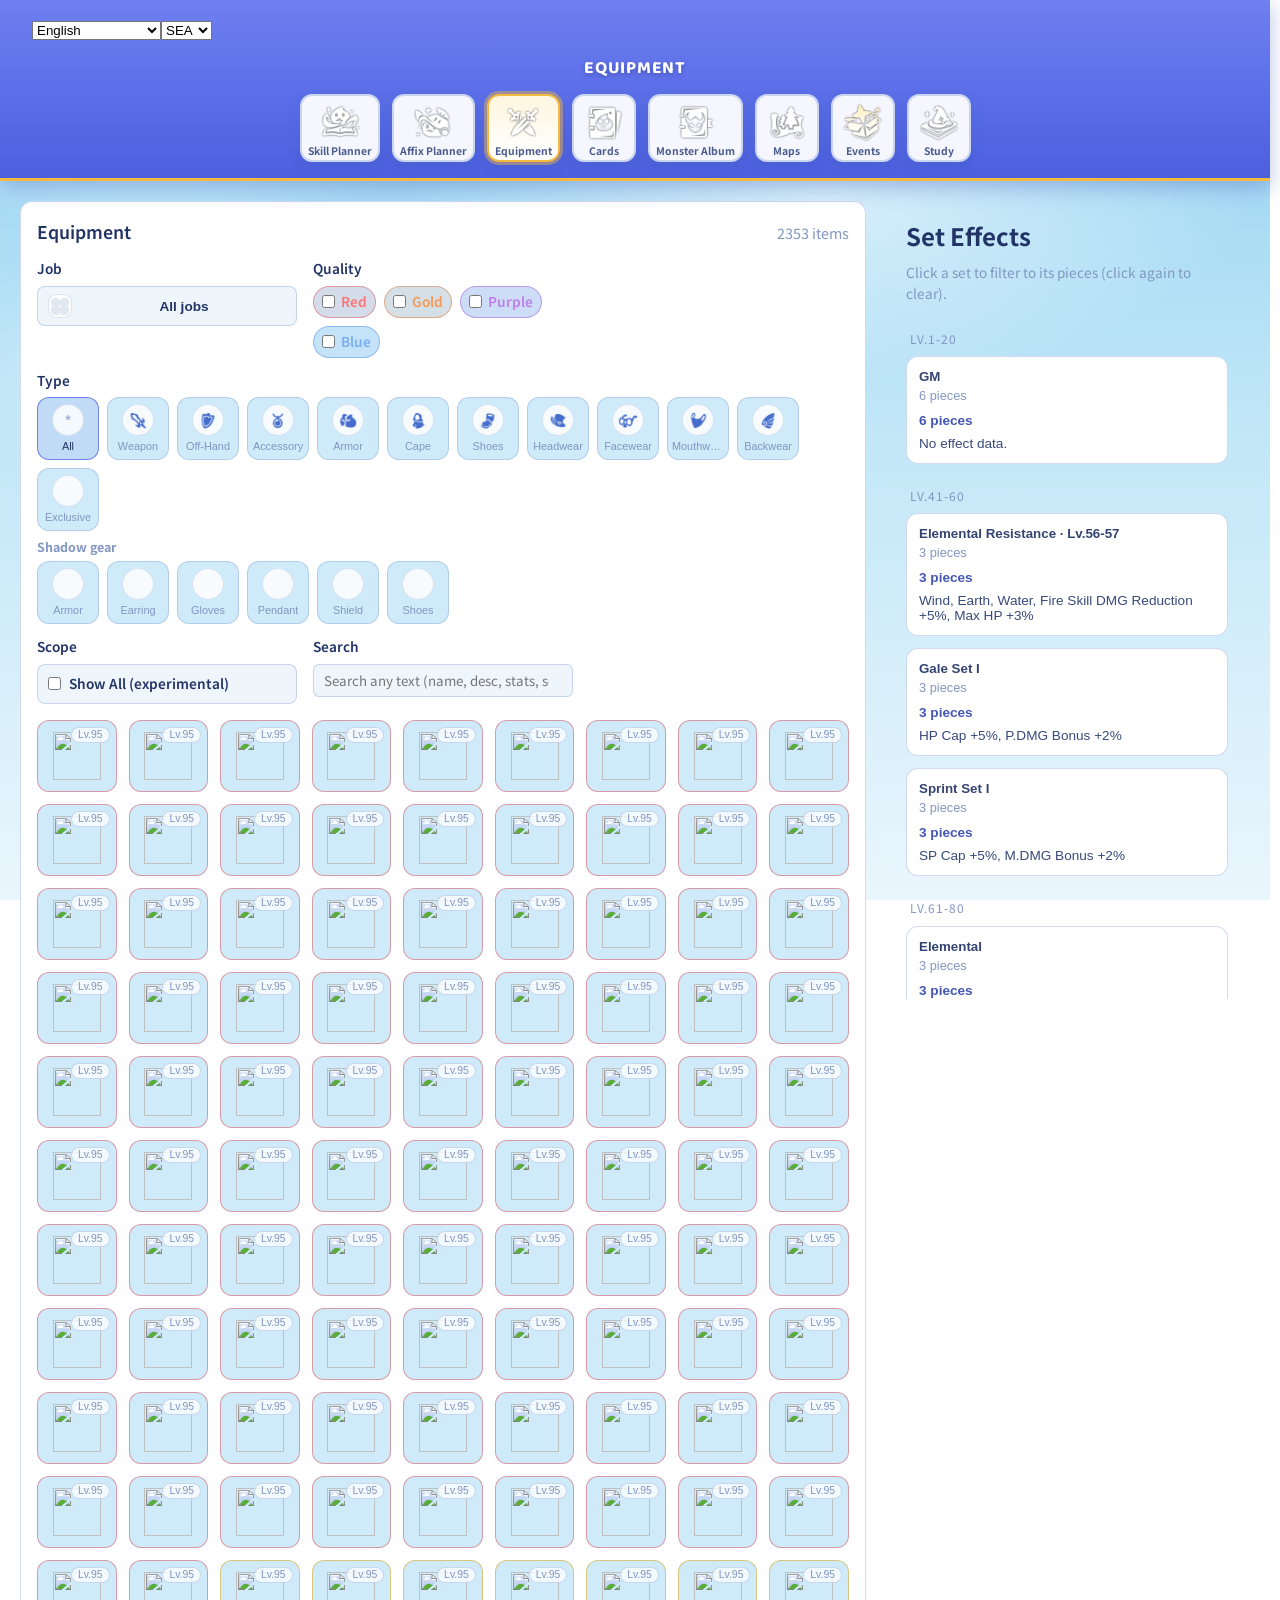
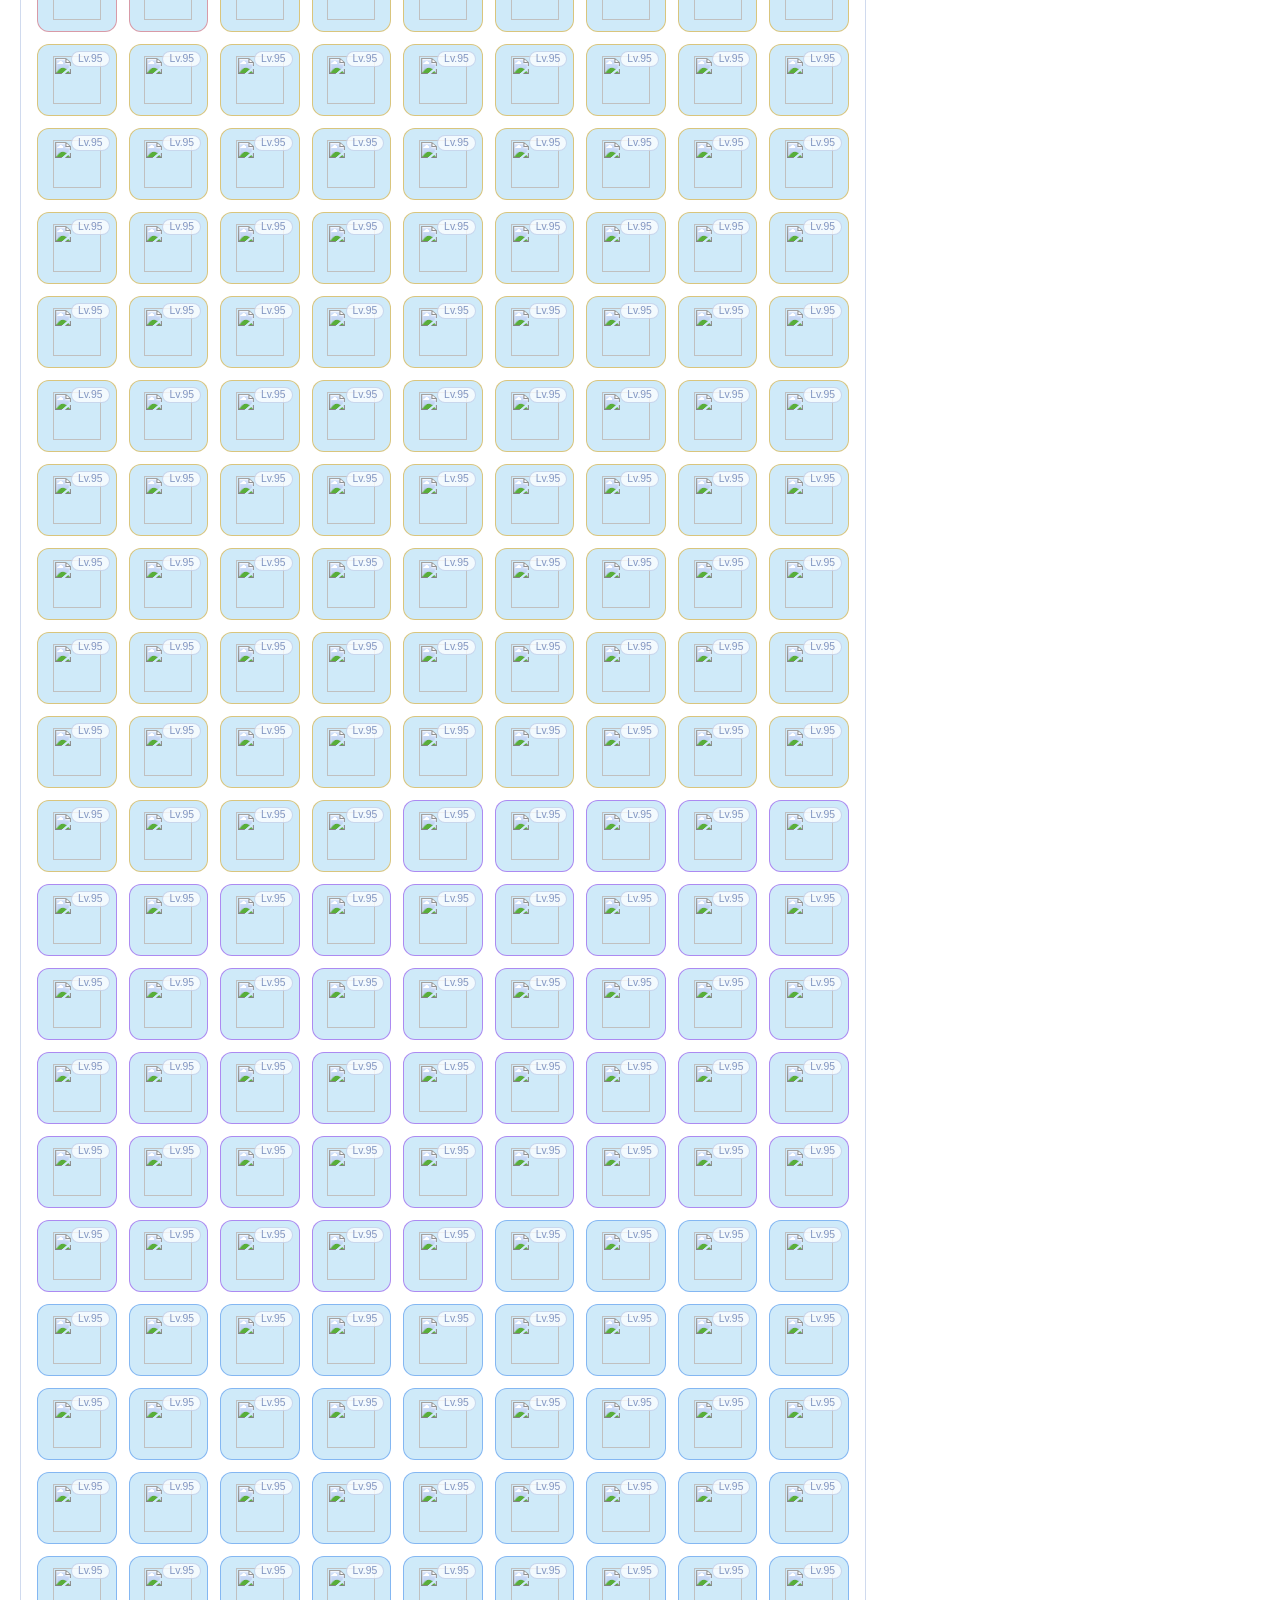
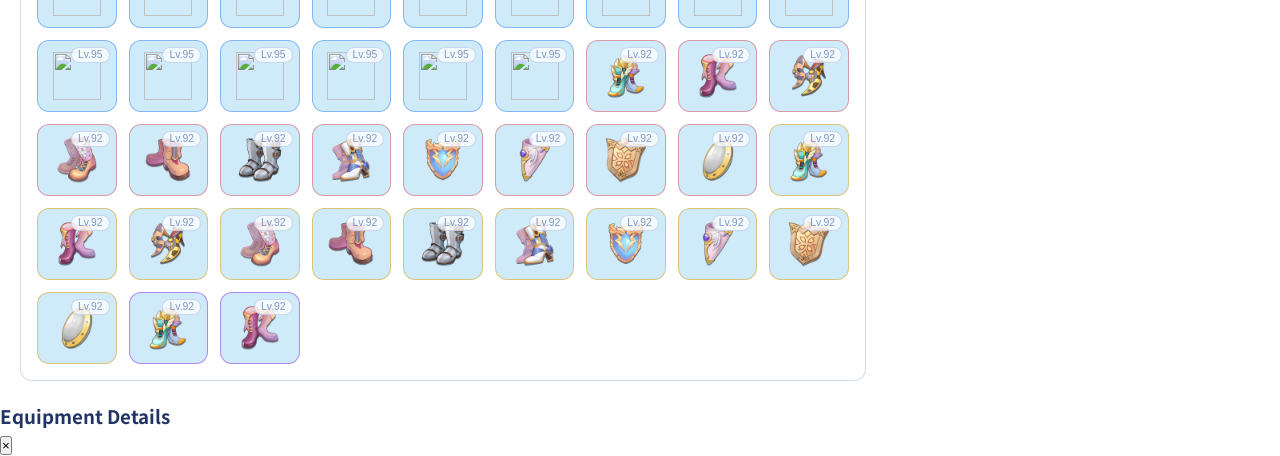
==== commit baa83352: "Fix website errors related to broken links and incorrect image paths (6a6bb1066faead9e3d851999)" ====
--- a/sea/equipment/index.html
+++ b/sea/equipment/index.html
@@ -26,22 +26,10 @@
           <img width="40" height="40" data-icon-name="icon_zhujiemian_jineng" alt="Skill Planner" src="/media/images/zhujiemian/icon_zhujiemian_jineng.webp">
           <span class="site-nav-label">Skill Planner</span>
         </a>
-        <a class="site-nav-item" href="/sea/rune_planner/" title="Rune Planner" aria-label="Rune Planner">
-          <img width="40" height="40" data-icon-name="icon_zhujiemian_luenyinqing" alt="Rune Planner" src="/media/images/zhujiemian/icon_zhujiemian_luenyinqing.webp">
-          <span class="site-nav-label">Rune Planner</span>
-        </a>
         <a class="site-nav-item" href="/sea/affix_planner/" title="Affix Planner" aria-label="Affix Planner">
           <img width="40" height="40" data-icon-name="icon_zhujiemian_chongwuzhuangbei" alt="Affix Planner" src="/media/images/zhujiemian/icon_zhujiemian_chongwuzhuangbei.webp">
           <span class="site-nav-label">Affix Planner</span>
         </a>
-                <a class="site-nav-item" href="/sea/apocalypse_planner/" title="Apocalypse Planner" aria-label="Apocalypse Planner">
-                    <img width="40" height="40" data-icon-name="icon_zhujiemian_tianqixingchen" alt="Apocalypse Planner" src="/media/images/zhujiemian/icon_zhujiemian_tianqixingchen.webp">
-                    <span class="site-nav-label">Apocalypse Planner</span>
-                </a>
-                <a class="site-nav-item" href="/sea/shop/" title="Shop" aria-label="Shop">
-                    <img width="40" height="40" data-icon-name="icon_zhujiemian_shangcheng" alt="Shop" src="/media/images/zhujiemian/icon_zhujiemian_shangcheng.webp">
-                    <span class="site-nav-label">Shop</span>
-                </a>
         <a class="site-nav-item active" href="/sea/equipment/" title="Equipment" aria-label="Equipment">
           <img width="40" height="40" data-icon-name="icon_zhujiemian_jingji" alt="Equipment" src="/media/images/zhujiemian/icon_zhujiemian_jingji.webp">
           <span class="site-nav-label">Equipment</span>
@@ -65,14 +53,6 @@
         <a class="site-nav-item" href="/sea/study/" title="Study" aria-label="Study">
           <img width="40" height="40" data-icon-name="icon_zhujiemian_shitu" alt="Study" src="/media/images/zhujiemian/icon_zhujiemian_shitu.webp">
           <span class="site-nav-label">Study</span>
-        </a>
-        <a class="site-nav-item" href="/sea/pet/" title="Pet" aria-label="Pet">
-          <img width="40" height="40" data-icon-name="icon_zhujiemian_pet" alt="Pet" src="/media/images/zhujiemian/icon_zhujiemian_pet.webp">
-          <span class="site-nav-label">Pet</span>
-        </a>
-        <a class="site-nav-item" href="/sea/refine/" title="Refine" aria-label="Refine">
-          <img width="40" height="40" data-icon-name="icon_zhujiemian_qianghua" alt="Refine" src="/media/images/zhujiemian/icon_zhujiemian_qianghua.webp">
-          <span class="site-nav-label">Refine</span>
         </a>
       </nav>
     </header>
